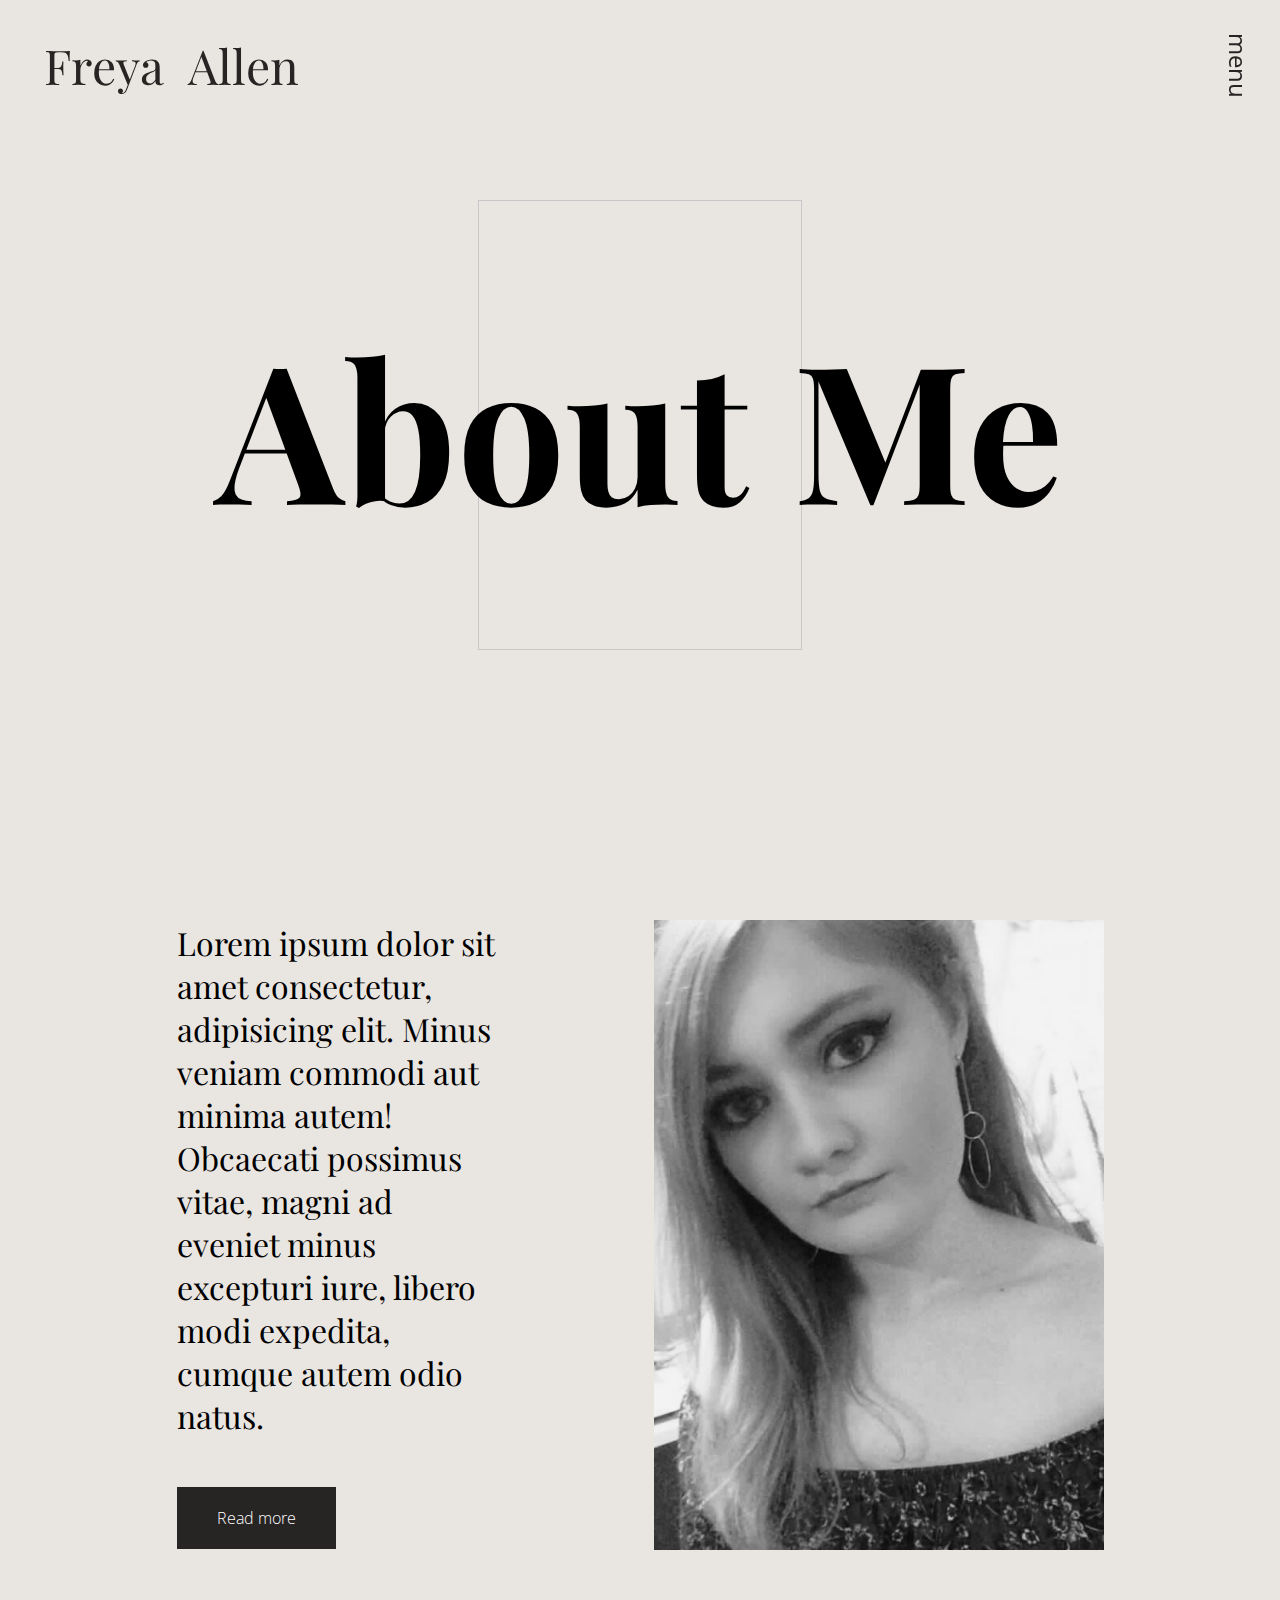
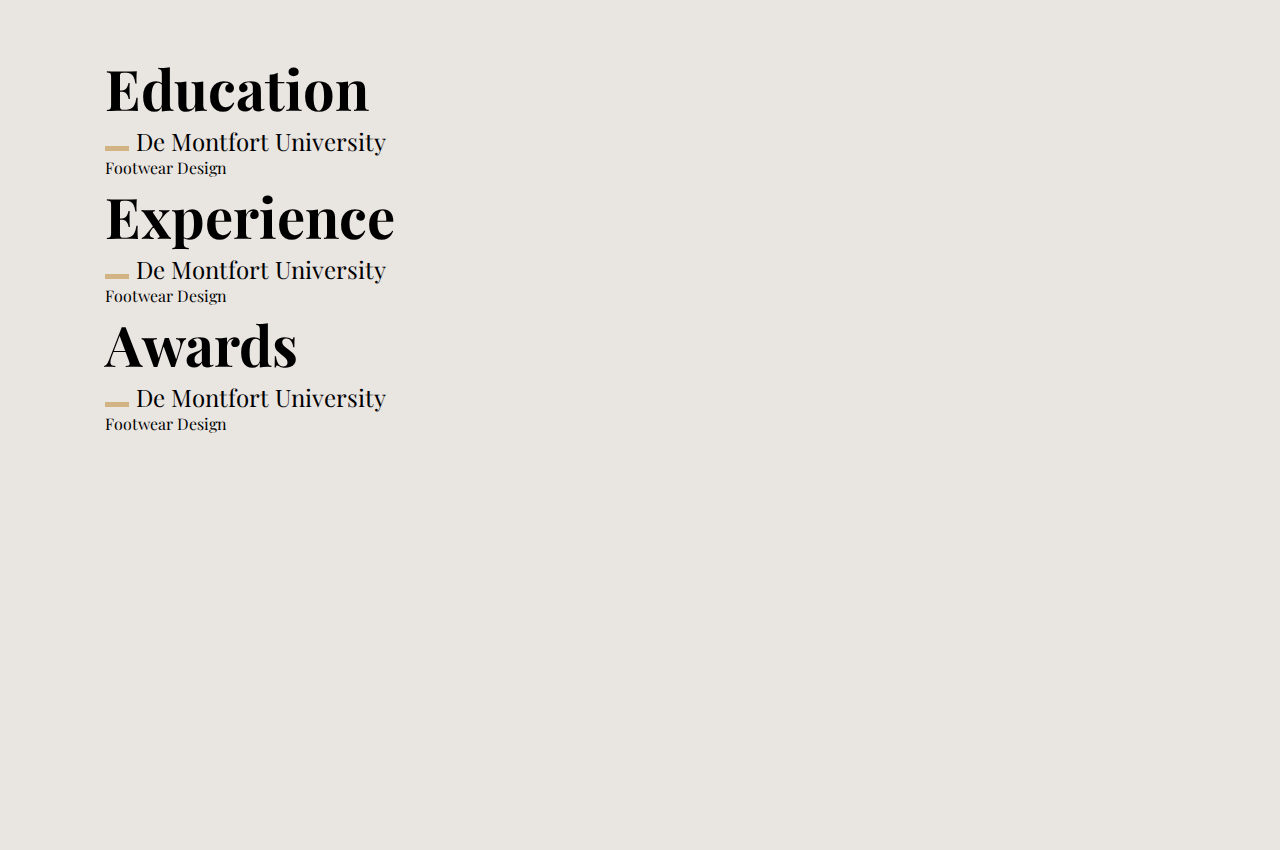
==== about.html @ f18c9c68 "added real images to gallery" ====
<!doctype html>
<html lang="en">

<head>
    <meta charset="utf-8">
    <meta name="viewport" content="width=device-width, initial-scale=1.0">
    <title>P-Number</title>
    <link rel="stylesheet" href="https://use.fontawesome.com/releases/v5.6.1/css/all.css" integrity="sha384-gfdkjb5BdAXd+lj+gudLWI+BXq4IuLW5IT+brZEZsLFm++aCMlF1V92rMkPaX4PP"
        crossorigin="anonymous">
    <link href="https://fonts.googleapis.com/css?family=Open+Sans:300,400" rel="stylesheet">
    <link href="https://fonts.googleapis.com/css?family=Playfair+Display:400,700" rel="stylesheet">
    <link rel="stylesheet" href="css/styles.css">
</head>

<body>




    <div id="navbar">
        <a href="portfolio.html">
            <ul class="logo" id="logoblack">
                <li class="spaced">F</li>
                <li class="ghost">r</li>
                <li class="ghost">e</li>
                <li class="ghost">y</li>
                <li class="ghost">a</li>
                <li class="spaced">A</li>
                <li class="ghost">l</li>
                <li class="ghost">l</li>
                <li class="ghost">e</li>
                <li class="ghost">n</li>
            </ul>
        </a>

        <a href="#" class="menu" id="menublack">menu</a>
    </div>

    <nav class="overlay" id="overlay">

        <div class="right">
            <div class="right-one"></div>
            <div class="right-two"></div>
        </div>

        <ul>
            <li><a href="index.html">Portfolio</a><span class="number">01</span></li>
            <li><a href="gallery.html">Gallery</a><span class="number">02</span></li>
            <li><a href="about.html">About</a><span class="number">03</span></li>
            <li><a href="contact.html">Contact</a><span class="number">04</span></li>
        </ul>

        <a href="#" class="menu" id="close">close</a>

    </nav>


    <div class="floating-links">
        <a class="social"><i class="fab fa-linkedin"></i></a>
        <a class="social"><i class="fab fa-instagram"></i></a>
        <a class="social"><i class="fab fa-behance-square"></i></a>
    </div>


    <main>

        <section class="titles" id="titles">
            <div class="borderbox" id="borderbox">

                <h1 class="big-title">About Me</h1>
            </div>

        </section>


        <section class="about-page">
            <div class="about-text">
                <p>Lorem ipsum dolor sit amet consectetur, adipisicing elit. Minus veniam commodi
                    aut
                    minima autem!
                    Obcaecati possimus vitae, magni ad eveniet minus excepturi iure, libero modi expedita, cumque autem
                    odio natus.
                </p>

                <a class="button" href=""> Read more</a>
            </div>

            <img class="about-img" src="images/freya.jpg" alt="">
        </section>

        <section class="cv">

            <h2 class="cv-title">Education</i></h2>

            <ul class="xp-list">
                <li class="xp-title">De Montfort University</li>
                <span>Footwear Design</span>
            </ul>

            <h2 class="cv-title">Experience</i></h2>

            <ul class="xp-list">
                <li class="xp-title">De Montfort University</li>
                <span>Footwear Design</span>
            </ul>

            <h2 class="cv-title">Awards</i></h2>

            <ul class="xp-list">
                <li class="xp-title">De Montfort University</li>
                <span>Footwear Design</span>
            </ul>



        </section>


    </main>

    <script src="js/work.js"></script>
    <script src="js/tilt.js"></script>


</body>

</html>
---- css/styles.css ----
/* MOBILE AND GLOBAL STYLES */


#titles {
  perspective: 25px;
}

#borderbox {
  transition: transform 0.5s;
}


.shoe {
  stroke: rgb(39, 36, 36);
  stroke-width: 1;
  stroke-dasharray: 1150;
  stroke-dashoffset: 1150;
  animation: offset 3s 0.5s linear forwards;
}

@keyframes offset {
  100% {
    stroke-dashoffset: 0;
  }
}


* {
  margin: 0;
  padding: 0;
  font-family: 'Playfair Display', serif;
  box-sizing: border-box;
  cursor: url('../svg/cursor.svg'), default;
}

a {
  text-decoration: none;
}

body {
  background-color: rgb(233, 229, 224);
  transition: 1s;
}

main {
  margin: 200px 0 0 0;
}

.big-title {
  font-size: 400%;
  white-space: nowrap;
}

.floating-links {
  width: 85px;
  height: 40%;
  margin: auto;
  position: fixed;
  display: flex;
  flex-direction: column;
  justify-content: center;
  visibility: hidden;
}

.social {
  color: #D1B384;
  margin: 0 auto 5px auto;
  text-align: center;
  font-size: 200%;
  transition: 0.5s;
}

.social:hover {
  color: white;
}

#titles {
  transition: 2s;
}

.scaled {
  transform: scale(0.3);
  transition: 2s;
}

#navbar {
  top: 0px;
  position: fixed;
  width: 100%;
  height: 70px;
  z-index: 1;
}

.line {
  height: 4px;
  width: 50px;
  background-color: #D0021B;
  border-radius: 100px;
}

.logo {
  list-style-type: none;
  display: inline-block;
  margin-left: 20px;
  padding: 0;
  height: 70px;
  line-height: 70px;
  color: rgb(39, 36, 36);
}

.logo li {

  float: left;
  font-size: 200%;
  opacity: 1;
  transition: all 0.3s ease-in-out;
  max-width: 2em;
}

.logo.hidden li.spaced {
  padding-left: 0;
}

.logo li.spaced {
  padding-left: 0.5em;
}

.logo.hidden li.ghost {
  opacity: 0;
  max-width: 0;
}

.menu {
  margin-right: 10px;
  height: 70px;
  line-height: 70px;
  float: right;
  transform: rotate(90deg);
  color: rgb(39, 36, 36);
  font-size: 100%;
  border-bottom: 2px solid transparent;
  transition: 0.5s;
  font-family: 'Open Sans', sans-serif;
}



.menu:hover {
  border-bottom: 2px solid rgb(39, 36, 36);
}

#close {
  color: white;
  border-bottom: 2px solid transparent;
}

#close:hover {
  border-bottom: 2px solid white;
}



.overlay {
  position: fixed;
  background-color: rgb(39, 36, 36);
  top: 0;
  left: 0;
  width: 100%;
  height: 0%;
  opacity: 0;
  visibility: hidden;
  transition: opacity .35s, visibility .35s;
  overflow: hidden;
  z-index: 2;
}

.overlay ul {
  flex: 1;
  height: 100vh;
  display: flex;
  flex-direction: column;
  justify-content: center;
  margin: 0 0 0 0;
  font-size: 300%;
  list-style: none;
  text-align: right;
}

.overlay ul li {
  margin: 20px 10px;

}

.overlay ul li a {
  text-decoration: none;
  color: rgb(134, 134, 134);
  transition: 0.5s;
  border-right: 2px solid rgb(134, 134, 134);
  padding-right: 30px;
}

.number {
  display: inline-block;
  transform: rotate(90deg);
  font-size: 50%;
  font-weight: 700;
  color: rgb(134, 134, 134);
  transition: 0.5s;

}

.overlay ul li a:hover {
  color: white;
  border-right: 2px solid white;
}

.overlay ul li a:hover~.number {
  color: white;
}

.overlay.open {
  opacity: 1;
  visibility: visible;
  height: 100%;
}

nav {
  display: flex;
  flex-direction: row;
}

.right {
  visibility: hidden;
  flex: 1;
  height: 100vh;
  display: flex;
  flex-direction: column;
}

.right-one {
  visibility: hidden;
  flex: 1;
  background-image: url(../images/img2.jpg);
  background-position: center;
  background-size: cover;
}


.right-two {
  visibility: hidden;
  flex: 1;
  background-image: url(../images/img2.png);
  background-position: center;
  background-size: cover;
}


.box {
  width: 95%;
  height: 70vh;
  margin: 100px auto 0 auto;
  text-align: left;
  position: relative;
  display: flex;
  flex-direction: column;
  transition: 1s;
}

.box:hover>.box-titles>.line {
  width: 300px;
  transition: 0.2s;
}

.line {
  transition: 0.2s;
}

h5 {
  margin: auto 0;
  font-size: 200%;
  font-family: 'Open Sans', sans-serif;
}

h6 {
  margin: auto 0;
  font-size: 90%;
  font-family: 'Open Sans', sans-serif;
  font-weight: 400;
  padding-bottom: 0px;
}

h6,
h5 {
  transform: rotate(0deg);
  margin: auto;
}

.settings {
  height: 60px;
  width: 70%;
  background-color: rgb(255, 255, 255);
  float: right;
  margin: 0 auto;
  display: flex;
  flex-direction: row;
  justify-content: space-around;
  box-shadow: 0px 0px 10px 0px rgba(50, 50, 50, 0.46);
}

#image {
  position: relative;
  height: 100%;
  display: flex;
  flex-direction: column;
  justify-content: flex-end;
}

.image1 {
  background-image: url(../images/oxford1.jpeg);
  background-position: center;
  background-size: cover;
}


.image1:hover {
  animation: image-1 6s infinite;
}

@keyframes image-1 {

  20% {
    background-image: url(../images/img2.png);
  }

  40% {
    background-image: url(../images/img2.jpg);
  }

  60% {
    background-image: url(../images/img2.png);
  }

  80% {
    background-image: url(../images/img2.jpg);
  }

  100% {
    background-image: url(../images/img2.png);
  }


}


.box-titles {
  position: relative;
  color: white;
}

.project-title {
  font-size: 200%;
  text-transform: uppercase;
}

.award {
  color: #D1B384;
  text-transform: uppercase;
  margin: 20px 0 20px 0;
  font-size: 100%;
}

.project-description {
  margin: 20px 0 0 0;
  font-size: 100%;
  letter-spacing: 2px;
  font-family: 'Open Sans', sans-serif;
  font-weight: 100;
}

.titles {
  text-align: center;
  margin: 20vh auto 30vh auto;
  width: calc(100% - 160px);
}

.white-text {
  color: white;
}


.black-bc {
  background-color: rgb(39, 36, 36);
  transition: 1s;
}



/*    Contact Page     */

.separator {
  display: flex;
  width: 90%;
  height: 1px;
  background-color: rgb(199, 199, 199);
  margin: 50px auto;
}

.contact-page {
  width: 100%;
  display: flex;
  flex-direction: column;
  justify-content: space-evenly;
  padding-bottom: 150px;
}

.contact-text {
  width: 90%;
  margin: auto;
  font-size: 200%;
}

form {
  width: 90%;
  margin: auto;
  font-size: 200%;
  display: flex;
  flex-direction: column;
}

label {
  margin-bottom: 10px;
}

input {
  outline: none;
  margin-bottom: 50px;
  background-color: transparent;
  border: none;
  border-bottom: 1px solid rgb(39, 36, 36);
  width: 100%;
  height: 50px;
  font-size: 70%;
  transition: 0.5s;
}

input:focus {
  border-bottom: 1px solid #D1B384;
}

textarea {
  outline: none;
  margin-bottom: 50px;
  background-color: transparent;
  border: none;
  border-bottom: 1px solid rgb(39, 36, 36);
  width: 100%;
  font-size: 70%;
}

button {
  margin: 50px auto 0 0;
  font-size: 50%;
  background-color: rgb(39, 36, 36);
  color: white;
  padding: 20px 40px;
  font-weight: 100;
  font-family: 'Open Sans', sans-serif;
  transition: 0.3s;
  font-size: 50%;
  margin-bottom: 50px;

}

button:hover {
  background-color: rgb(51, 49, 49);
}


/*  End contact page   */

/*  Gallery   */

.img-col {
  display: flex;
  flex-direction: row;
  flex-wrap: wrap;
  width: 100%;
  margin: auto;
}

.gallery-img {
  margin: auto;
  object-fit: cover;
  height: 50vh;
  width: 100%;
}

.borderbox {
  display: flex;
  flex-direction: column;
  align-items: center;
  justify-content: center;
  margin: auto;
  border: 1px solid rgb(199, 199, 199);
  width: 50%;
  min-height: 50vh;
  transition: 1s;
}

.black-border {
  border: 1px solid rgb(39, 36, 36);
}

.about-img {
  margin: auto;
  object-fit: cover;
  width: 90%;
  height: 70vh;
}

.about-page {
  width: 100%;
  display: flex;
  flex-direction: column;
  justify-content: space-between;
}

.about-text {
  display: flex;
  flex-direction: column;
  justify-content: flex-start;
  width: 90%;
  margin: auto auto 50px auto;
  font-size: 200%;
}

.button {
  margin: 50px auto 0 0;
  font-size: 50%;
  background-color: rgb(39, 36, 36);
  color: white;
  padding: 20px 40px;
  font-weight: 100;
  font-family: 'Open Sans', sans-serif;
  transition: 0.3s;

}

.button:hover {
  background-color: rgb(51, 49, 49);

}

/*  End gallery page   */

/*  About   */

.cv {
  padding-top: 100px;
  margin: auto;
  width: 95%;
  display: flex;
  flex-direction: column;
  height: 100vh;
}

.cv-title {
  font-size: 350%;
}

.xp-list {
  list-style-position: inside;
  list-style-image: url(../svg/bulletpoint.svg)
}

.xp-title {
  font-size: 150%;
}


/*  End about page   */

/* TABLET STYLES */


@media screen and (min-width: 500px) {

  /* applies to screens wider than 499px */
  main {
    margin: 200px 20px 0 20px;
  }

  #navbar {
    top: 30px;
    background-color: transparent;
  }

  .box,
  .about-page,
  .contact-page {
    width: calc(100% - 160px);
    margin: auto;
  }

  .box {
    margin-top: 100px;
  }

  .logo li {
    font-size: 250%;
  }

  .menu {
    font-size: 120%;
  }

  .overlay ul {

    font-size: 500%;
  }

  .right {
    visibility: hidden;
  }

  .right-one {
    visibility: hidden;
  }

  .right-two {
    visibility: hidden;
  }

  .dark {
    background-color: transparent;
    transition: 1s;
  }

  .img-col {
    width: calc(100% - 170px);
  }

  .floating-links {
    visibility: visible;
  }
}

/* between tablet and desktop*/
@media screen and (min-width: 800px) {

  .right {
    visibility: visible;
  }

  .right-one {
    visibility: visible;
  }

  .right-two {
    visibility: visible;
  }


  #image {
    position: relative;
    height: 100%;
    display: flex;
    flex-direction: row;
    justify-content: flex-end;
  }

  .settings {
    height: 60%;
    width: 100px;
    background-color: rgb(255, 255, 255);
    float: right;
    margin: auto 0;
    display: flex;
    flex-direction: column;
    justify-content: space-around;
    box-shadow: 0px 0px 10px 0px rgba(50, 50, 50, 0.46);
  }

  h6,
  h5 {
    transform: rotate(90deg);
    margin: auto;
  }

  .gallery-img {
    width: 50%;
  }

  .img-col {
    width: calc(100% - 170px);
  }

  .floating-links {
    visibility: visible;
  }

}


/* DESKTOP STYLES */

@media screen and (min-width: 1000px) {

  /* applies to screens wider than 999px */
  main {
    margin: 200px 20px 0 20px;
  }

  #navbar {
    top: 30px;
    background-color: transparent;
  }

  #close {
    margin: 30px 20px;
  }

  .logo li {
    font-size: 300%;
  }

  .menu {
    font-size: 150%;
  }

  .overlay ul {
    margin: 0 0 0 100px;
    font-size: 600%;
  }

  .right {
    visibility: visible;
  }

  .right-one {
    visibility: visible;
  }

  .right-two {
    visibility: visible;
  }

  .box,
  .cv,
  .img-col,
  .about-img {
    width: calc(100% - 170px);
  }

  .about-img {
    width: 50vh;
  }

  .project-title {
    font-size: 500%;

  }

  .award {
    font-size: 150%;
  }

  .project-description {
    font-size: 180%;
  }

  .big-title {
    font-size: 1200%;
    white-space: nowrap;
  }

  .dark {
    background-color: transparent;
    transition: 1s;
  }

  .contact-page,
  .about-page {
    flex-direction: row;
  }

  .contact-text,
  .about-text {
    width: 30%;
    margin: auto;
  }

  .separator {
    display: none;
  }

  form {
    width: 30%;
    margin: auto;
  }

  .floating-links {
    visibility: visible;
  }

  .borderbox {
    width: 30%;
  }

  .gallery-img {
    width: 50%;
  }


}
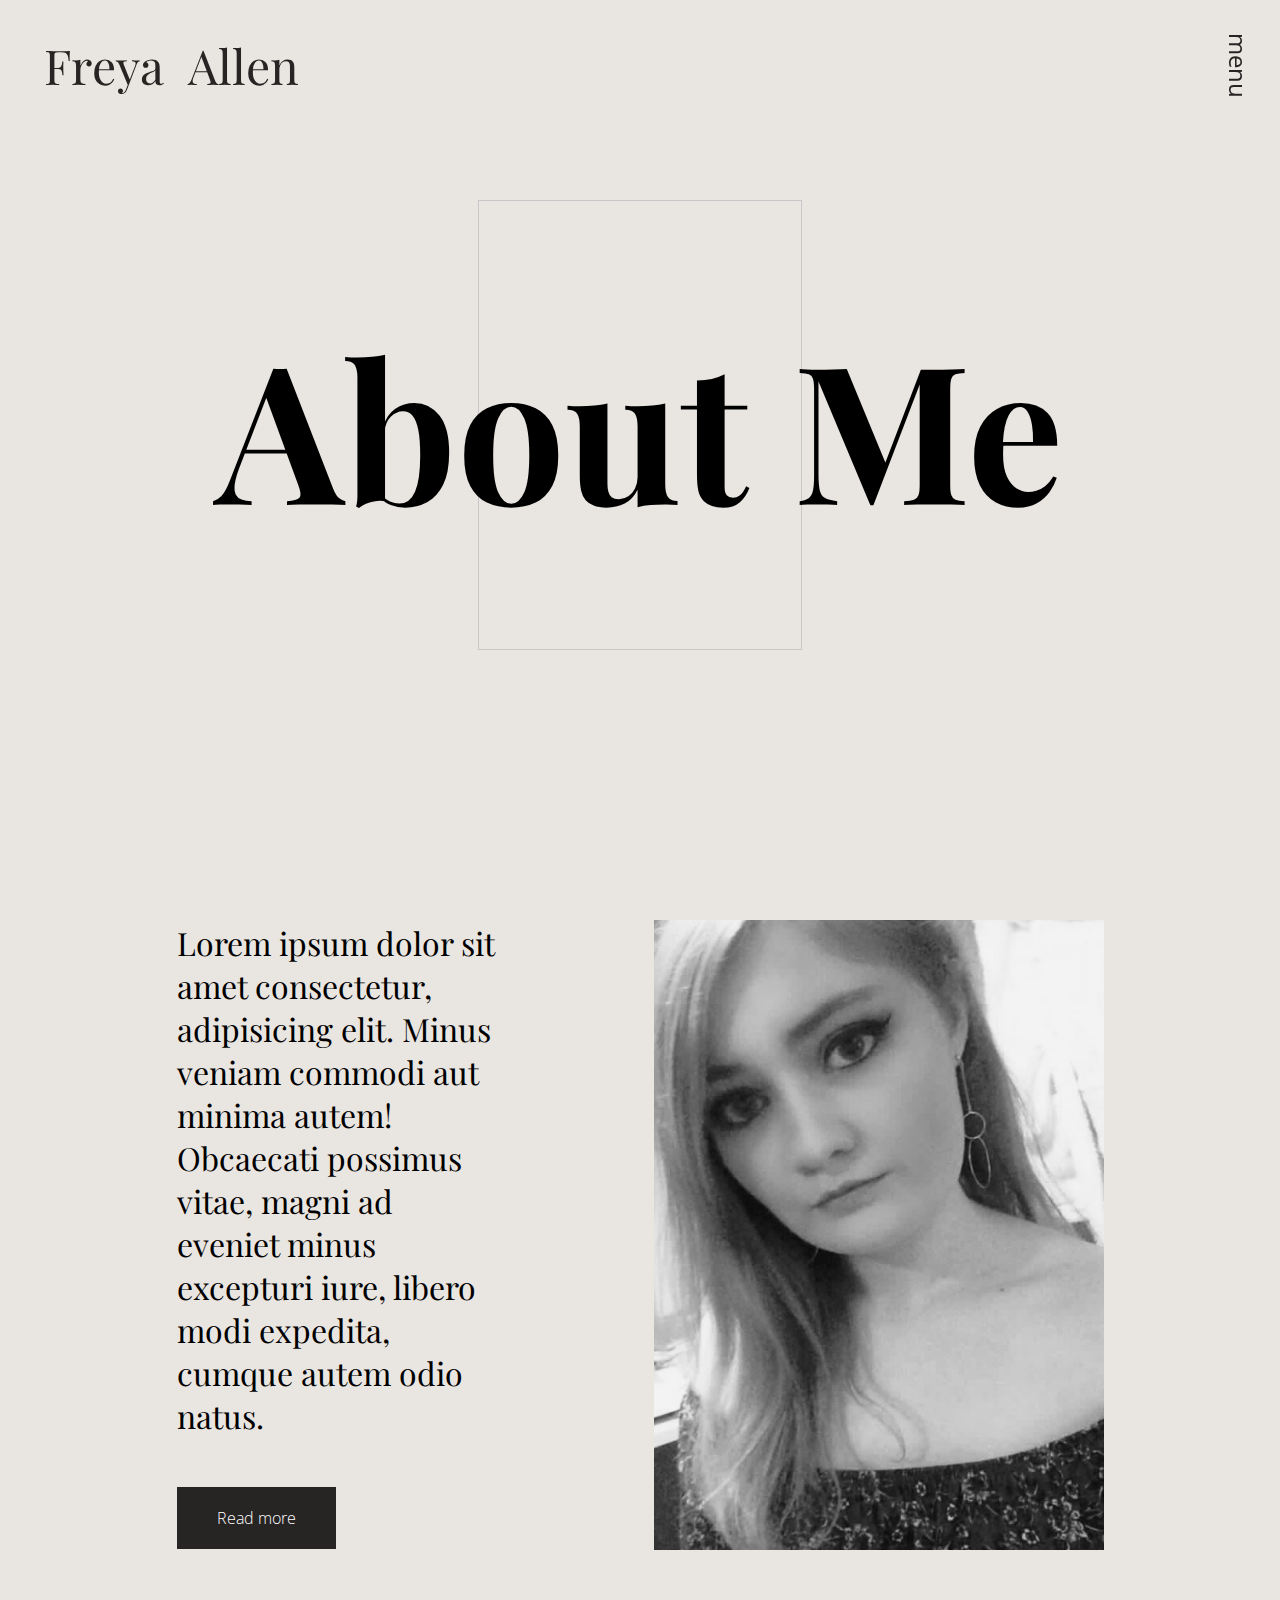
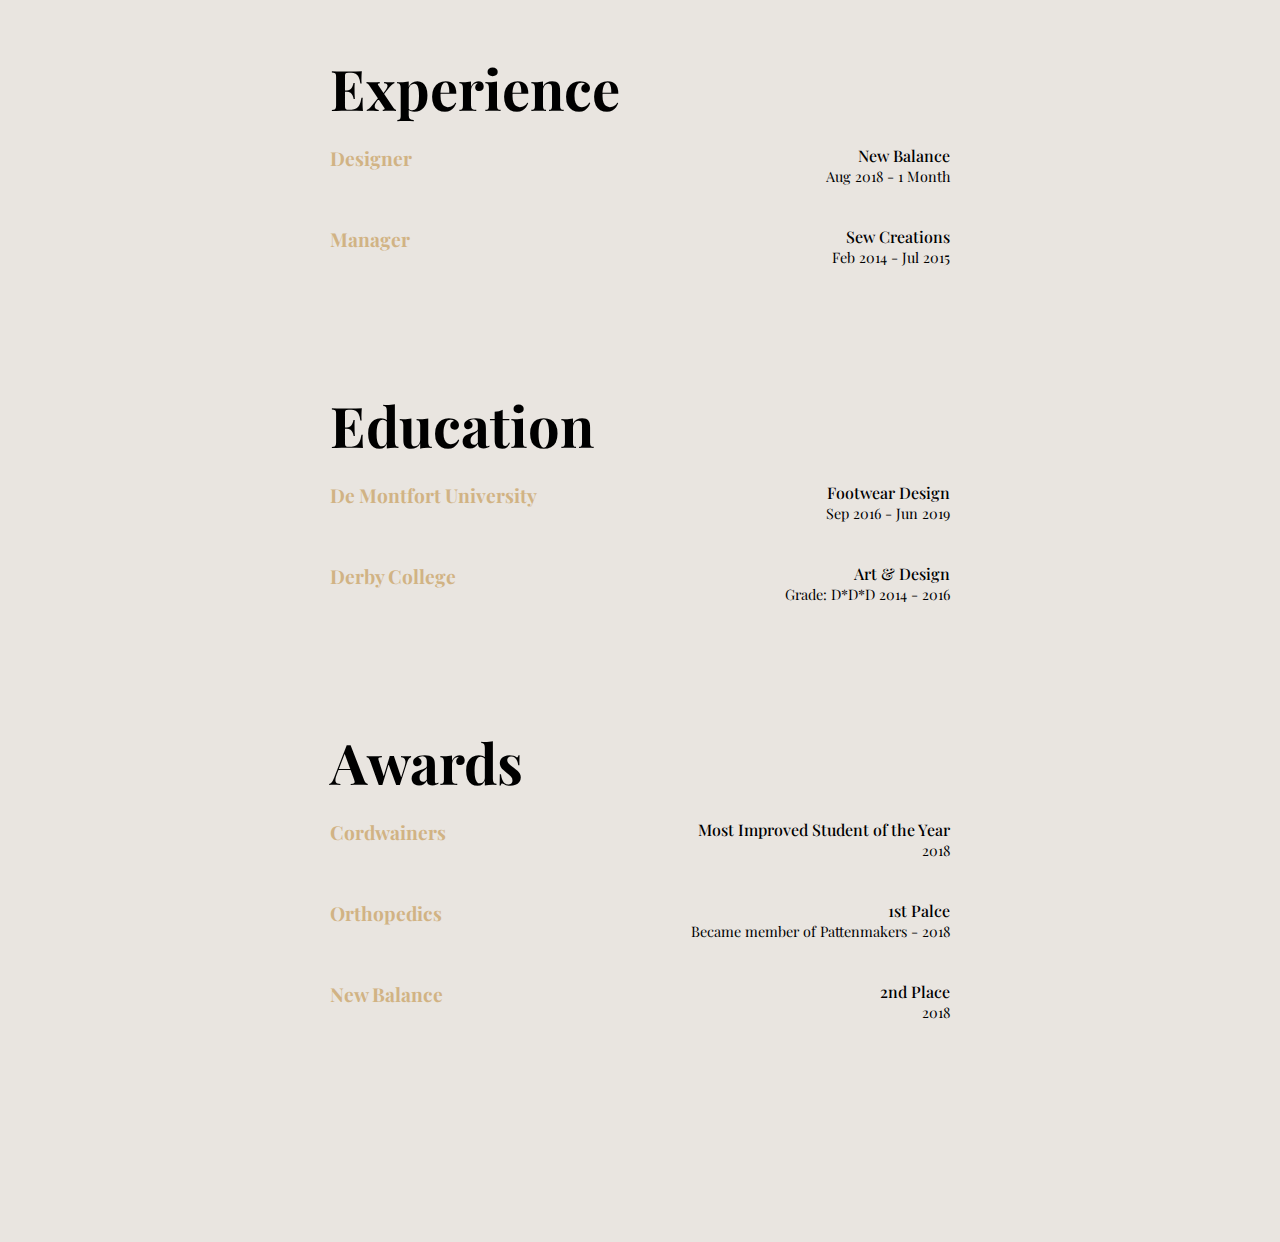
==== commit 9acdeef9: "More images added to the gallery. Javascript is cleaned up. About page is improved" ====
--- a/about.html
+++ b/about.html
@@ -2,124 +2,159 @@
 <html lang="en">
 
 <head>
-    <meta charset="utf-8">
-    <meta name="viewport" content="width=device-width, initial-scale=1.0">
-    <title>P-Number</title>
-    <link rel="stylesheet" href="https://use.fontawesome.com/releases/v5.6.1/css/all.css" integrity="sha384-gfdkjb5BdAXd+lj+gudLWI+BXq4IuLW5IT+brZEZsLFm++aCMlF1V92rMkPaX4PP"
-        crossorigin="anonymous">
-    <link href="https://fonts.googleapis.com/css?family=Open+Sans:300,400" rel="stylesheet">
-    <link href="https://fonts.googleapis.com/css?family=Playfair+Display:400,700" rel="stylesheet">
-    <link rel="stylesheet" href="css/styles.css">
+  <meta charset="utf-8">
+  <meta name="viewport" content="width=device-width, initial-scale=1.0">
+  <meta name=”description” content=”About Freya Allen”>
+  <title>P16181523</title>
+  <link rel="stylesheet" href="https://use.fontawesome.com/releases/v5.6.1/css/all.css" integrity="sha384-gfdkjb5BdAXd+lj+gudLWI+BXq4IuLW5IT+brZEZsLFm++aCMlF1V92rMkPaX4PP"
+    crossorigin="anonymous">
+  <link href="https://fonts.googleapis.com/css?family=Open+Sans:300,400" rel="stylesheet">
+  <link href="https://fonts.googleapis.com/css?family=Playfair+Display:400,700" rel="stylesheet">
+  <link rel="stylesheet" href="css/styles.css">
 </head>
 
 <body>
 
+  <div id="navbar">
+    <a href="about.html">
+      <ul class="logo" id="logoblack">
+        <li class="spaced">F</li>
+        <li class="ghost">r</li>
+        <li class="ghost">e</li>
+        <li class="ghost">y</li>
+        <li class="ghost">a</li>
+        <li class="spaced">A</li>
+        <li class="ghost">l</li>
+        <li class="ghost">l</li>
+        <li class="ghost">e</li>
+        <li class="ghost">n</li>
+      </ul>
+    </a>
+
+    <a href="#" class="menu" id="menublack">menu</a>
+  </div>
+
+  <nav class="overlay" id="overlay">
+
+    <div class="right">
+      <div class="right-one"></div>
+      <div class="right-two"></div>
+    </div>
+
+    <ul>
+      <li><a href="index.html">Portfolio</a><span class="number">01</span></li>
+      <li><a href="gallery.html">Gallery</a><span class="number">02</span></li>
+      <li><a href="about.html">About</a><span class="number">03</span></li>
+      <li><a href="contact.html">Contact</a><span class="number">04</span></li>
+    </ul>
+
+    <a href="#" class="menu" id="close">close</a>
+
+  </nav>
 
 
+  <div class="floating-links">
+    <a class="social"><i class="fab fa-linkedin"></i></a>
+    <a class="social"><i class="fab fa-instagram"></i></a>
+    <a class="social"><i class="fab fa-behance-square"></i></a>
+  </div>
 
-    <div id="navbar">
-        <a href="portfolio.html">
-            <ul class="logo" id="logoblack">
-                <li class="spaced">F</li>
-                <li class="ghost">r</li>
-                <li class="ghost">e</li>
-                <li class="ghost">y</li>
-                <li class="ghost">a</li>
-                <li class="spaced">A</li>
-                <li class="ghost">l</li>
-                <li class="ghost">l</li>
-                <li class="ghost">e</li>
-                <li class="ghost">n</li>
-            </ul>
-        </a>
 
-        <a href="#" class="menu" id="menublack">menu</a>
-    </div>
+  <main>
 
-    <nav class="overlay" id="overlay">
+    <section class="titles" id="titles">
+      <div class="borderbox" id="borderbox">
 
-        <div class="right">
-            <div class="right-one"></div>
-            <div class="right-two"></div>
+        <h1 class="big-title">About Me</h1>
+      </div>
+
+    </section>
+
+
+    <section class="about-page">
+      <div class="about-text">
+        <p>Lorem ipsum dolor sit amet consectetur, adipisicing elit. Minus veniam commodi
+          aut
+          minima autem!
+          Obcaecati possimus vitae, magni ad eveniet minus excepturi iure, libero modi expedita, cumque autem
+          odio natus.
+        </p>
+
+        <a class="button" href=""> Read more</a>
+      </div>
+
+      <img class="about-img" src="images/freya.jpg" alt="">
+    </section>
+
+    <section class="cv-section">
+      <h2 class="cv-title">Experience</i></h2>
+      <div class="cv-row">
+        <h2 class="cv-position">Designer</h2>
+        <div class="cv-right">
+          <h2 class="cv-company">New Balance</h2>
+          <h4 class="cv-date">Aug 2018 - 1 Month</h3>
+        </div>
+      </div>
+
+      <div class="cv-row">
+          <h2 class="cv-position">Manager</h2>
+          <div class="cv-right">
+            <h2 class="cv-company">Sew Creations</h2>
+            <h4 class="cv-date">Feb 2014 - Jul 2015</h3>
+          </div>
+        </div>
+    </section>
+
+    <section class="cv-section">
+        <h2 class="cv-title">Education</i></h2>
+        <div class="cv-row">
+          <h2 class="cv-position">De Montfort University</h2>
+          <div class="cv-right">
+            <h2 class="cv-company">Footwear Design</h2>
+            <h4 class="cv-date">Sep 2016 - Jun 2019</h3>
+          </div>
         </div>
 
-        <ul>
-            <li><a href="index.html">Portfolio</a><span class="number">01</span></li>
-            <li><a href="gallery.html">Gallery</a><span class="number">02</span></li>
-            <li><a href="about.html">About</a><span class="number">03</span></li>
-            <li><a href="contact.html">Contact</a><span class="number">04</span></li>
-        </ul>
+        <div class="cv-row">
+            <h2 class="cv-position">Derby College</h2>
+            <div class="cv-right">
+              <h2 class="cv-company">Art & Design</h2>
+              <h4 class="cv-date">Grade: D*D*D 2014 - 2016</h3>
+            </div>
+          </div>
+      </section>
+      
+      <section class="cv-section last">
+          <h2 class="cv-title">Awards</i></h2>
 
-        <a href="#" class="menu" id="close">close</a>
-
-    </nav>
-
-
-    <div class="floating-links">
-        <a class="social"><i class="fab fa-linkedin"></i></a>
-        <a class="social"><i class="fab fa-instagram"></i></a>
-        <a class="social"><i class="fab fa-behance-square"></i></a>
-    </div>
-
-
-    <main>
-
-        <section class="titles" id="titles">
-            <div class="borderbox" id="borderbox">
-
-                <h1 class="big-title">About Me</h1>
+          <div class="cv-row">
+              <h2 class="cv-position">Cordwainers</h2>
+              <div class="cv-right">
+                <h2 class="cv-company">Most Improved Student of the Year</h2>
+                <h4 class="cv-date">2018</h3>
+              </div>
             </div>
 
+          <div class="cv-row">
+            <h2 class="cv-position">Orthopedics</h2>
+            <div class="cv-right">
+              <h2 class="cv-company">1st Palce</h2>
+              <h4 class="cv-date">Became member of Pattenmakers - 2018</h3>
+            </div>
+          </div>
+  
+          <div class="cv-row">
+              <h2 class="cv-position">New Balance</h2>
+              <div class="cv-right">
+                <h2 class="cv-company">2nd Place</h2>
+                <h4 class="cv-date">2018</h3>
+              </div>
+            </div>
         </section>
 
+  </main>
 
-        <section class="about-page">
-            <div class="about-text">
-                <p>Lorem ipsum dolor sit amet consectetur, adipisicing elit. Minus veniam commodi
-                    aut
-                    minima autem!
-                    Obcaecati possimus vitae, magni ad eveniet minus excepturi iure, libero modi expedita, cumque autem
-                    odio natus.
-                </p>
-
-                <a class="button" href=""> Read more</a>
-            </div>
-
-            <img class="about-img" src="images/freya.jpg" alt="">
-        </section>
-
-        <section class="cv">
-
-            <h2 class="cv-title">Education</i></h2>
-
-            <ul class="xp-list">
-                <li class="xp-title">De Montfort University</li>
-                <span>Footwear Design</span>
-            </ul>
-
-            <h2 class="cv-title">Experience</i></h2>
-
-            <ul class="xp-list">
-                <li class="xp-title">De Montfort University</li>
-                <span>Footwear Design</span>
-            </ul>
-
-            <h2 class="cv-title">Awards</i></h2>
-
-            <ul class="xp-list">
-                <li class="xp-title">De Montfort University</li>
-                <span>Footwear Design</span>
-            </ul>
-
-
-
-        </section>
-
-
-    </main>
-
-    <script src="js/work.js"></script>
-    <script src="js/tilt.js"></script>
+  <script src="js/javascript.js"></script>
 
 
 </body>
--- a/css/styles.css
+++ b/css/styles.css
@@ -240,7 +240,7 @@
 .right-one {
   visibility: hidden;
   flex: 1;
-  background-image: url(../images/img2.jpg);
+  background-image: url(../images/gallery/img16.jpeg);
   background-position: center;
   background-size: cover;
 }
@@ -249,7 +249,7 @@
 .right-two {
   visibility: hidden;
   flex: 1;
-  background-image: url(../images/img2.png);
+  background-image: url(../images/gallery/img19.jpeg);
   background-position: center;
   background-size: cover;
 }
@@ -316,41 +316,233 @@
 }
 
 .image1 {
-  background-image: url(../images/oxford1.jpeg);
+  background-image: url(../images/shoes/NB1.jpg);
   background-position: center;
   background-size: cover;
 }
 
 
 .image1:hover {
-  animation: image-1 6s infinite;
+  animation: image-1 8s infinite;
 }
 
 @keyframes image-1 {
 
-  20% {
-    background-image: url(../images/img2.png);
-  }
-
-  40% {
-    background-image: url(../images/img2.jpg);
-  }
-
-  60% {
-    background-image: url(../images/img2.png);
-  }
-
-  80% {
-    background-image: url(../images/img2.jpg);
+  0% {
+    background-image: url(../images/shoes/NB1.jpg);
+  }
+
+  25% {
+    background-image: url(../images/shoes/NB2.jpg);
+  }
+
+  50% {
+    background-image: url(../images/shoes/NB3.jpg);
+  }
+
+  75% {
+    background-image: url(../images/shoes/NB4.jpg);
   }
 
   100% {
-    background-image: url(../images/img2.png);
-  }
-
-
-}
-
+    background-image: url(../images/shoes/NB1.jpg);
+  }
+}
+
+.image2 {
+  background-image: url(../images/shoes/amsterdam2.jpg);
+  background-position: center;
+  background-size: cover;
+}
+
+.image2:hover {
+  animation: image-2 8s infinite;
+}
+
+@keyframes image-2 {
+
+  0% {
+    background-image: url(../images/shoes/amsterdam2.jpg);
+  }
+
+  25% {
+    background-image: url(../images/shoes/amsterdam1.jpg);
+  }
+
+  50% {
+    background-image: url(../images/shoes/amsterdam3.jpg);
+  }
+
+  75% {
+    background-image: url(../images/shoes/amsterdam4.jpg);
+  }
+
+  100% {
+    background-image: url(../images/shoes/amsterdam2.jpg);
+  }
+}
+
+
+.image3 {
+  background-image: url(../images/shoes/bespoke3.jpg);
+  background-position: center;
+  background-size: cover;
+}
+
+.image3:hover {
+  animation: image-3 8s infinite;
+}
+
+@keyframes image-3 {
+
+  0% {
+    background-image: url(../images/shoes/bespoke3.jpg);
+  }
+
+  33% {
+    background-image: url(../images/shoes/bespoke2.jpg);
+  }
+
+  66% {
+    background-image: url(../images/shoes/bespoke4.jpg);
+  }
+
+  100% {
+    background-image: url(../images/shoes/bespoke3.jpg);
+  }
+}
+
+
+.image4 {
+  background-image: url(../images/shoes/babyshoe1.jpg);
+  background-position: center;
+  background-size: cover;
+}
+
+.image4:hover {
+  animation: image-4 8s infinite;
+}
+
+@keyframes image-4 {
+
+  0% {
+    background-image: url(../images/shoes/babyshoe1.jpg);
+  }
+
+  25% {
+    background-image: url(../images/shoes/babyshoe2.jpg);
+  }
+
+  50% {
+    background-image: url(../images/shoes/babyshoe3.jpg);
+  }
+
+  75% {
+    background-image: url(../images/shoes/babyshoe4.jpg);
+  }
+
+  100% {
+    background-image: url(../images/shoes/babyshoe1.jpg);
+  }
+}
+
+
+.image5 {
+  background-image: url(../images/shoes/Oxford1.jpg);
+  background-position: center;
+  background-size: cover;
+}
+
+.image5:hover {
+  animation: image-5 8s infinite;
+}
+
+@keyframes image-5 {
+
+  0% {
+    background-image: url(../images/shoes/Oxford1.jpg);
+  }
+
+  33% {
+    background-image: url(../images/shoes/Oxford2.jpg);
+  }
+
+  66% {
+    background-image: url(../images/shoes/oxford3.jpg);
+  }
+
+  100% {
+    background-image: url(../images/shoes/Oxford1.jpg);
+  }
+}
+
+
+.image6 {
+  background-image: url(../images/shoes/HQ1.jpg);
+  background-position: center;
+  background-size: cover;
+}
+
+.image6:hover {
+  animation: image-6 8s infinite;
+}
+
+@keyframes image-6 {
+
+  0% {
+    background-image: url(../images/shoes/HQ1.jpg);
+  }
+
+  25% {
+    background-image: url(../images/shoes/HQ2.jpg);
+  }
+
+  50% {
+    background-image: url(../images/shoes/HQ3.jpg);
+  }
+
+  75% {
+    background-image: url(../images/shoes/HQ4.jpg);
+  }
+
+  100% {
+    background-image: url(../images/shoes/HQ1.jpg);
+  }
+}
+
+
+.image7 {
+  background-image: url(../images/shoes/sophia1.jpg);
+  background-position: center;
+  background-size: cover;
+}
+
+.image7:hover {
+  animation: image-7 8s infinite;
+}
+
+@keyframes image-7 {
+
+  0% {
+    background-image: url(../images/shoes/sophia1.jpg);
+  }
+
+  25% {
+    background-image: url(../images/shoes/sophia2.jpg);
+  }
+
+  50% {
+    background-image: url(../images/shoes/sophia3.jpg);
+  }
+
+  75% {
+    background-image: url(../images/shoes/sophia4.jpg);
+  }
+
+  100% {
+    background-image: url(../images/shoes/sophia1.jpg);
+  }
+}
 
 .box-titles {
   position: relative;
@@ -555,26 +747,48 @@
 
 /*  About   */
 
-.cv {
-  padding-top: 100px;
+.cv-section {
+  padding: 100px 0 0 0;
   margin: auto;
-  width: 95%;
+  width: 90%;
   display: flex;
   flex-direction: column;
-  height: 100vh;
+}
+
+.last {
+  padding-bottom: 200px;
 }
 
 .cv-title {
-  font-size: 350%;
-}
-
-.xp-list {
-  list-style-position: inside;
-  list-style-image: url(../svg/bulletpoint.svg)
-}
-
-.xp-title {
-  font-size: 150%;
+  font-size: 300%;
+}
+
+.cv-position {
+  color: #D1B384;
+  font-size: 100%;
+  font-weight: 700;
+}
+
+.cv-company {
+  
+  font-size: 90%;
+  font-weight: 500;
+}
+
+.cv-date {
+  font-weight: 100;
+  font-size: 90%;
+}
+
+.cv-row {
+  margin: 20px 0;
+  display: flex;
+  align-items: flex-start;
+}
+
+.cv-right {
+  text-align: right;
+  margin-left: auto;
 }
 
 
@@ -597,10 +811,31 @@
 
   .box,
   .about-page,
-  .contact-page {
+  .contact-page
+   {
     width: calc(100% - 160px);
     margin: auto;
   }
+
+  .cv-section {
+    width: 50%;
+  }
+
+  .cv-title {
+    font-size: 350%;
+  }
+  
+  .cv-position {
+    font-size: 120%;
+    font-weight: 700;
+  }
+  
+  .cv-company {
+    font-size: 100%;
+    font-weight: 500;
+  }
+
+ 
 
   .box {
     margin-top: 100px;
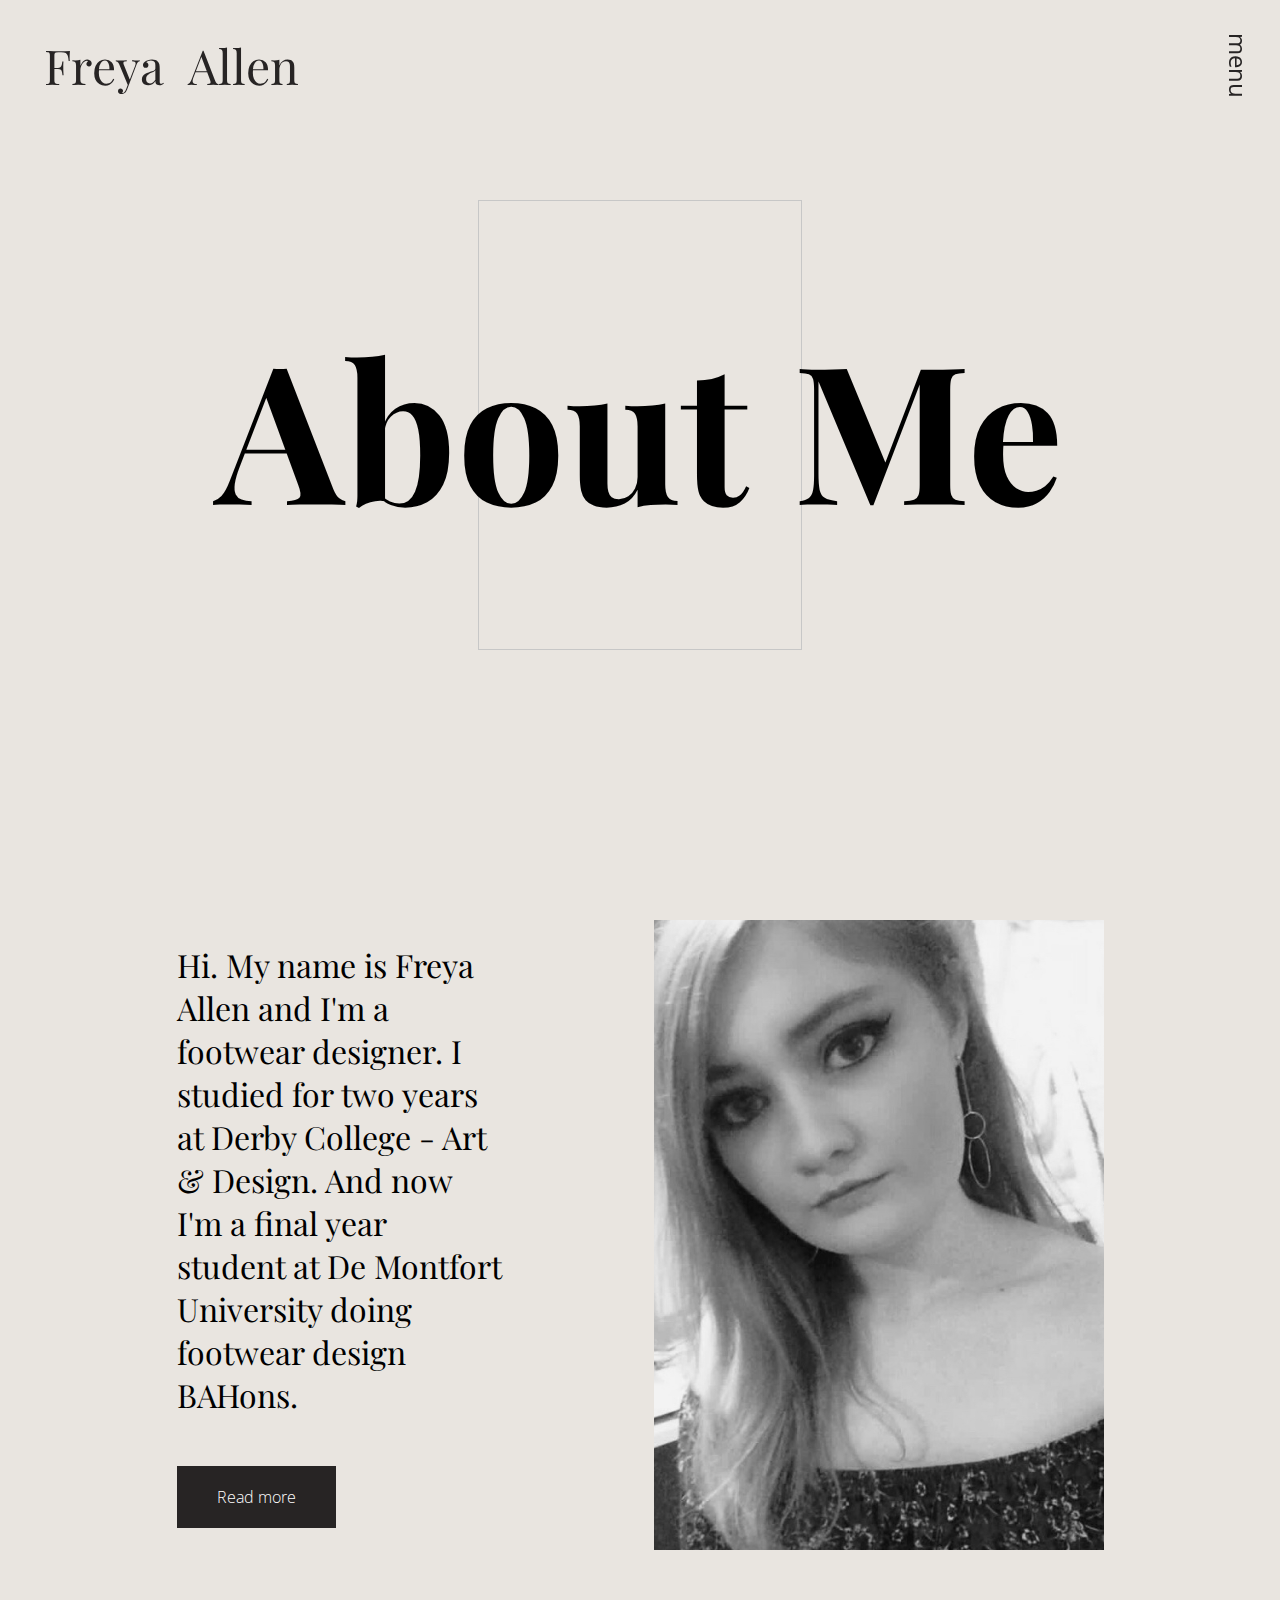
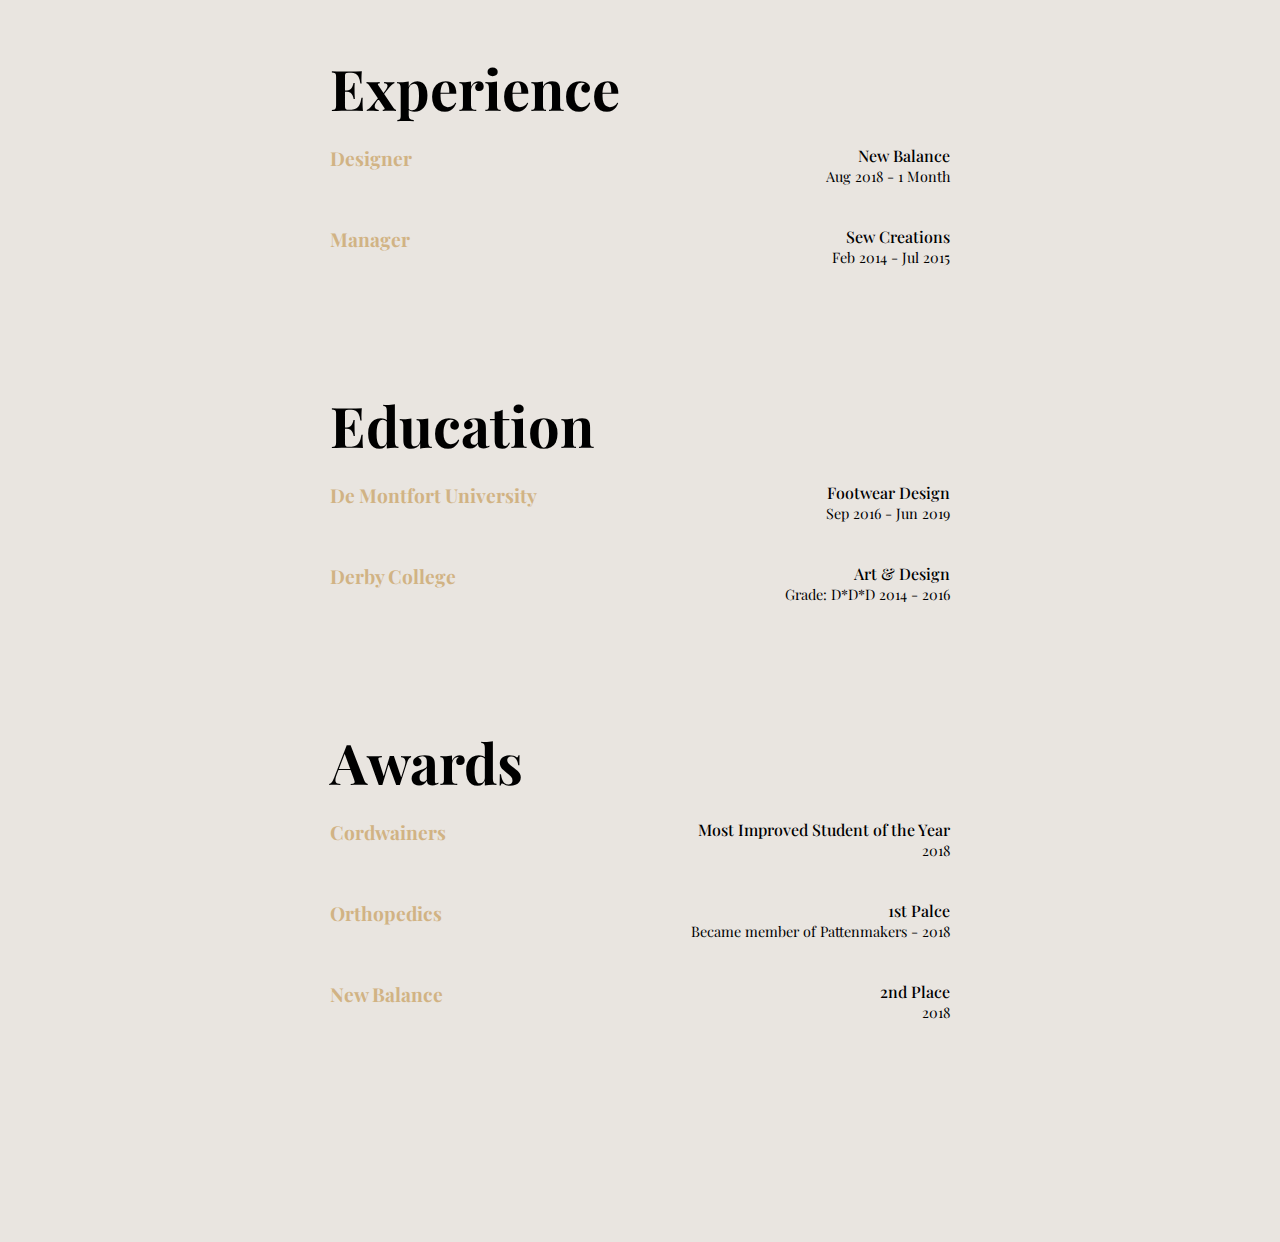
==== commit 958c1a4d: "About page is complete. files are cleaned up" ====
--- a/about.html
+++ b/about.html
@@ -30,63 +30,46 @@
         <li class="ghost">n</li>
       </ul>
     </a>
-
     <a href="#" class="menu" id="menublack">menu</a>
   </div>
 
   <nav class="overlay" id="overlay">
-
     <div class="right">
       <div class="right-one"></div>
       <div class="right-two"></div>
     </div>
-
     <ul>
       <li><a href="index.html">Portfolio</a><span class="number">01</span></li>
       <li><a href="gallery.html">Gallery</a><span class="number">02</span></li>
       <li><a href="about.html">About</a><span class="number">03</span></li>
       <li><a href="contact.html">Contact</a><span class="number">04</span></li>
     </ul>
-
     <a href="#" class="menu" id="close">close</a>
-
   </nav>
 
-
   <div class="floating-links">
-    <a class="social"><i class="fab fa-linkedin"></i></a>
-    <a class="social"><i class="fab fa-instagram"></i></a>
-    <a class="social"><i class="fab fa-behance-square"></i></a>
+    <a href="https://www.linkedin.com/in/freya-allen-a55a23171/" class="social"><i class="fab fa-linkedin"></i></a>
+    <a href="https://www.behance.net/freyajade9d2b2" class="social"><i class="fab fa-behance-square"></i></a>
   </div>
-
 
   <main>
 
     <section class="titles" id="titles">
       <div class="borderbox" id="borderbox">
-
         <h1 class="big-title">About Me</h1>
       </div>
-
     </section>
-
 
     <section class="about-page">
       <div class="about-text">
-        <p>Lorem ipsum dolor sit amet consectetur, adipisicing elit. Minus veniam commodi
-          aut
-          minima autem!
-          Obcaecati possimus vitae, magni ad eveniet minus excepturi iure, libero modi expedita, cumque autem
-          odio natus.
-        </p>
-
-        <a class="button" href=""> Read more</a>
+        <p>Hi. My name is Freya Allen and I'm a footwear designer. I studied for two years at Derby College - Art &
+          Design. And now I'm a final year student at De Montfort University doing footwear design BAHons.</p>
+        <a class="button" href="#exp"> Read more</a>
       </div>
-
       <img class="about-img" src="images/freya.jpg" alt="">
     </section>
 
-    <section class="cv-section">
+    <section class="cv-section" id="exp">
       <h2 class="cv-title">Experience</i></h2>
       <div class="cv-row">
         <h2 class="cv-position">Designer</h2>
@@ -95,68 +78,62 @@
           <h4 class="cv-date">Aug 2018 - 1 Month</h3>
         </div>
       </div>
-
       <div class="cv-row">
-          <h2 class="cv-position">Manager</h2>
-          <div class="cv-right">
-            <h2 class="cv-company">Sew Creations</h2>
-            <h4 class="cv-date">Feb 2014 - Jul 2015</h3>
-          </div>
+        <h2 class="cv-position">Manager</h2>
+        <div class="cv-right">
+          <h2 class="cv-company">Sew Creations</h2>
+          <h4 class="cv-date">Feb 2014 - Jul 2015</h3>
         </div>
+      </div>
     </section>
 
     <section class="cv-section">
-        <h2 class="cv-title">Education</i></h2>
-        <div class="cv-row">
-          <h2 class="cv-position">De Montfort University</h2>
-          <div class="cv-right">
-            <h2 class="cv-company">Footwear Design</h2>
-            <h4 class="cv-date">Sep 2016 - Jun 2019</h3>
-          </div>
+      <h2 class="cv-title">Education</i></h2>
+      <div class="cv-row">
+        <h2 class="cv-position">De Montfort University</h2>
+        <div class="cv-right">
+          <h2 class="cv-company">Footwear Design</h2>
+          <h4 class="cv-date">Sep 2016 - Jun 2019</h3>
         </div>
+      </div>
+      <div class="cv-row">
+        <h2 class="cv-position">Derby College</h2>
+        <div class="cv-right">
+          <h2 class="cv-company">Art & Design</h2>
+          <h4 class="cv-date">Grade: D*D*D 2014 - 2016</h3>
+        </div>
+      </div>
+    </section>
 
-        <div class="cv-row">
-            <h2 class="cv-position">Derby College</h2>
-            <div class="cv-right">
-              <h2 class="cv-company">Art & Design</h2>
-              <h4 class="cv-date">Grade: D*D*D 2014 - 2016</h3>
-            </div>
-          </div>
-      </section>
-      
-      <section class="cv-section last">
-          <h2 class="cv-title">Awards</i></h2>
-
-          <div class="cv-row">
-              <h2 class="cv-position">Cordwainers</h2>
-              <div class="cv-right">
-                <h2 class="cv-company">Most Improved Student of the Year</h2>
-                <h4 class="cv-date">2018</h3>
-              </div>
-            </div>
-
-          <div class="cv-row">
-            <h2 class="cv-position">Orthopedics</h2>
-            <div class="cv-right">
-              <h2 class="cv-company">1st Palce</h2>
-              <h4 class="cv-date">Became member of Pattenmakers - 2018</h3>
-            </div>
-          </div>
-  
-          <div class="cv-row">
-              <h2 class="cv-position">New Balance</h2>
-              <div class="cv-right">
-                <h2 class="cv-company">2nd Place</h2>
-                <h4 class="cv-date">2018</h3>
-              </div>
-            </div>
-        </section>
+    <section class="cv-section last">
+      <h2 class="cv-title">Awards</i></h2>
+      <div class="cv-row">
+        <h2 class="cv-position">Cordwainers</h2>
+        <div class="cv-right">
+          <h2 class="cv-company">Most Improved Student of the Year</h2>
+          <h4 class="cv-date">2018</h3>
+        </div>
+      </div>
+      <div class="cv-row">
+        <h2 class="cv-position">Orthopedics</h2>
+        <div class="cv-right">
+          <h2 class="cv-company">1st Palce</h2>
+          <h4 class="cv-date">Became member of Pattenmakers - 2018</h3>
+        </div>
+      </div>
+      <div class="cv-row">
+        <h2 class="cv-position">New Balance</h2>
+        <div class="cv-right">
+          <h2 class="cv-company">2nd Place</h2>
+          <h4 class="cv-date">2018</h3>
+        </div>
+      </div>
+    </section>
 
   </main>
 
   <script src="js/javascript.js"></script>
 
-
 </body>
 
 </html>--- a/css/styles.css
+++ b/css/styles.css
@@ -1,5 +1,4 @@
 /* MOBILE AND GLOBAL STYLES */
-
 
 #titles {
   perspective: 25px;
@@ -8,7 +7,6 @@
 #borderbox {
   transition: transform 0.5s;
 }
-
 
 .shoe {
   stroke: rgb(39, 36, 36);
@@ -23,7 +21,6 @@
     stroke-dashoffset: 0;
   }
 }
-
 
 * {
   margin: 0;
@@ -109,7 +106,6 @@
 }
 
 .logo li {
-
   float: left;
   font-size: 200%;
   opacity: 1;
@@ -143,8 +139,6 @@
   font-family: 'Open Sans', sans-serif;
 }
 
-
-
 .menu:hover {
   border-bottom: 2px solid rgb(39, 36, 36);
 }
@@ -157,8 +151,6 @@
 #close:hover {
   border-bottom: 2px solid white;
 }
-
-
 
 .overlay {
   position: fixed;
@@ -188,7 +180,6 @@
 
 .overlay ul li {
   margin: 20px 10px;
-
 }
 
 .overlay ul li a {
@@ -206,7 +197,6 @@
   font-weight: 700;
   color: rgb(134, 134, 134);
   transition: 0.5s;
-
 }
 
 .overlay ul li a:hover {
@@ -240,11 +230,10 @@
 .right-one {
   visibility: hidden;
   flex: 1;
-  background-image: url(../images/gallery/img16.jpeg);
+  background-image: url(../images/gallery/img2.jpeg);
   background-position: center;
   background-size: cover;
 }
-
 
 .right-two {
   visibility: hidden;
@@ -254,7 +243,6 @@
   background-size: cover;
 }
 
-
 .box {
   width: 95%;
   height: 70vh;
@@ -321,13 +309,11 @@
   background-size: cover;
 }
 
-
 .image1:hover {
   animation: image-1 8s infinite;
 }
 
 @keyframes image-1 {
-
   0% {
     background-image: url(../images/shoes/NB1.jpg);
   }
@@ -360,7 +346,6 @@
 }
 
 @keyframes image-2 {
-
   0% {
     background-image: url(../images/shoes/amsterdam2.jpg);
   }
@@ -381,7 +366,6 @@
     background-image: url(../images/shoes/amsterdam2.jpg);
   }
 }
-
 
 .image3 {
   background-image: url(../images/shoes/bespoke3.jpg);
@@ -394,7 +378,6 @@
 }
 
 @keyframes image-3 {
-
   0% {
     background-image: url(../images/shoes/bespoke3.jpg);
   }
@@ -411,7 +394,6 @@
     background-image: url(../images/shoes/bespoke3.jpg);
   }
 }
-
 
 .image4 {
   background-image: url(../images/shoes/babyshoe1.jpg);
@@ -424,7 +406,6 @@
 }
 
 @keyframes image-4 {
-
   0% {
     background-image: url(../images/shoes/babyshoe1.jpg);
   }
@@ -445,7 +426,6 @@
     background-image: url(../images/shoes/babyshoe1.jpg);
   }
 }
-
 
 .image5 {
   background-image: url(../images/shoes/Oxford1.jpg);
@@ -458,7 +438,6 @@
 }
 
 @keyframes image-5 {
-
   0% {
     background-image: url(../images/shoes/Oxford1.jpg);
   }
@@ -475,7 +454,6 @@
     background-image: url(../images/shoes/Oxford1.jpg);
   }
 }
-
 
 .image6 {
   background-image: url(../images/shoes/HQ1.jpg);
@@ -488,7 +466,6 @@
 }
 
 @keyframes image-6 {
-
   0% {
     background-image: url(../images/shoes/HQ1.jpg);
   }
@@ -509,7 +486,6 @@
     background-image: url(../images/shoes/HQ1.jpg);
   }
 }
-
 
 .image7 {
   background-image: url(../images/shoes/sophia1.jpg);
@@ -522,7 +498,6 @@
 }
 
 @keyframes image-7 {
-
   0% {
     background-image: url(../images/shoes/sophia1.jpg);
   }
@@ -579,13 +554,10 @@
   color: white;
 }
 
-
 .black-bc {
   background-color: rgb(39, 36, 36);
   transition: 1s;
 }
-
-
 
 /*    Contact Page     */
 
@@ -660,13 +632,11 @@
   transition: 0.3s;
   font-size: 50%;
   margin-bottom: 50px;
-
 }
 
 button:hover {
   background-color: rgb(51, 49, 49);
 }
-
 
 /*  End contact page   */
 
@@ -735,12 +705,10 @@
   font-weight: 100;
   font-family: 'Open Sans', sans-serif;
   transition: 0.3s;
-
 }
 
 .button:hover {
   background-color: rgb(51, 49, 49);
-
 }
 
 /*  End gallery page   */
@@ -770,7 +738,6 @@
 }
 
 .cv-company {
-  
   font-size: 90%;
   font-weight: 500;
 }
@@ -791,11 +758,9 @@
   margin-left: auto;
 }
 
-
 /*  End about page   */
 
 /* TABLET STYLES */
-
 
 @media screen and (min-width: 500px) {
 
@@ -811,8 +776,7 @@
 
   .box,
   .about-page,
-  .contact-page
-   {
+  .contact-page {
     width: calc(100% - 160px);
     margin: auto;
   }
@@ -824,19 +788,17 @@
   .cv-title {
     font-size: 350%;
   }
-  
+
   .cv-position {
     font-size: 120%;
     font-weight: 700;
   }
-  
+
   .cv-company {
     font-size: 100%;
     font-weight: 500;
   }
 
- 
-
   .box {
     margin-top: 100px;
   }
@@ -894,7 +856,6 @@
   .right-two {
     visibility: visible;
   }
-
 
   #image {
     position: relative;
@@ -993,7 +954,6 @@
 
   .project-title {
     font-size: 500%;
-
   }
 
   .award {
@@ -1045,6 +1005,4 @@
   .gallery-img {
     width: 50%;
   }
-
-
 }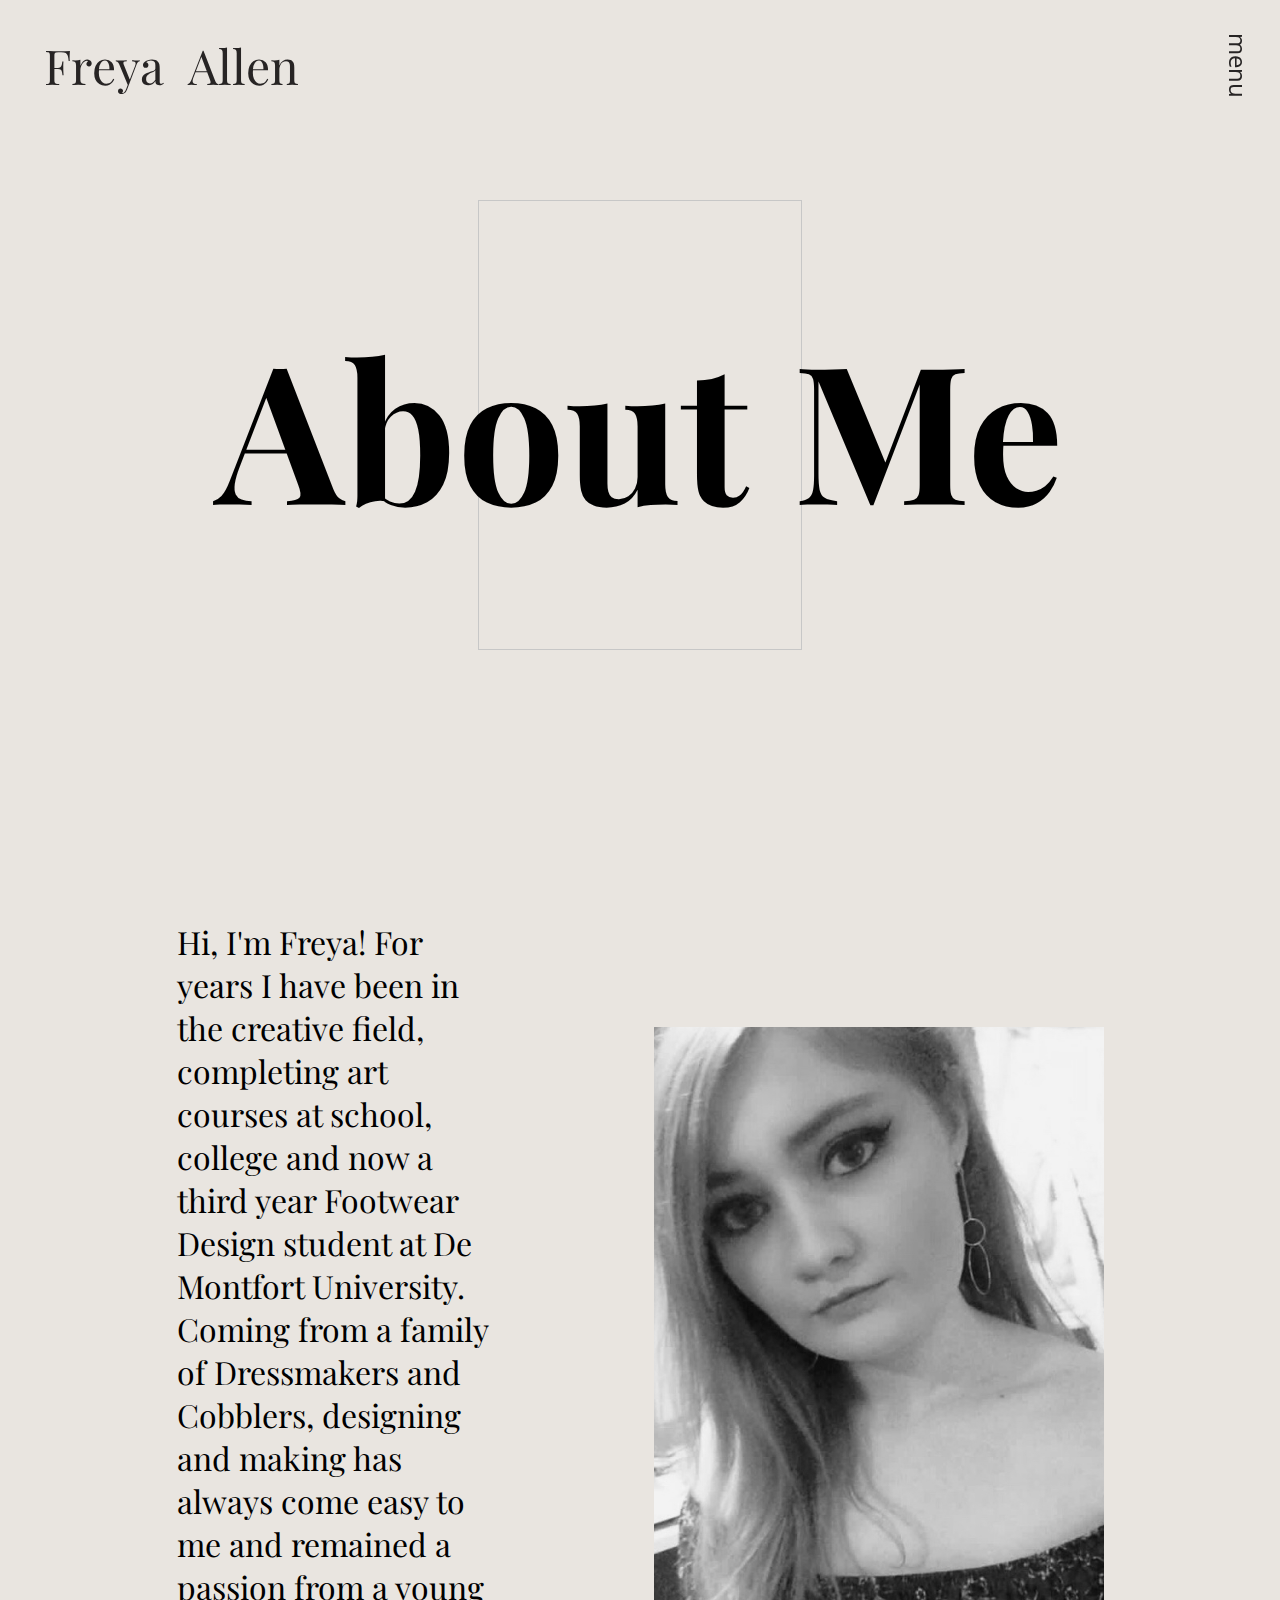
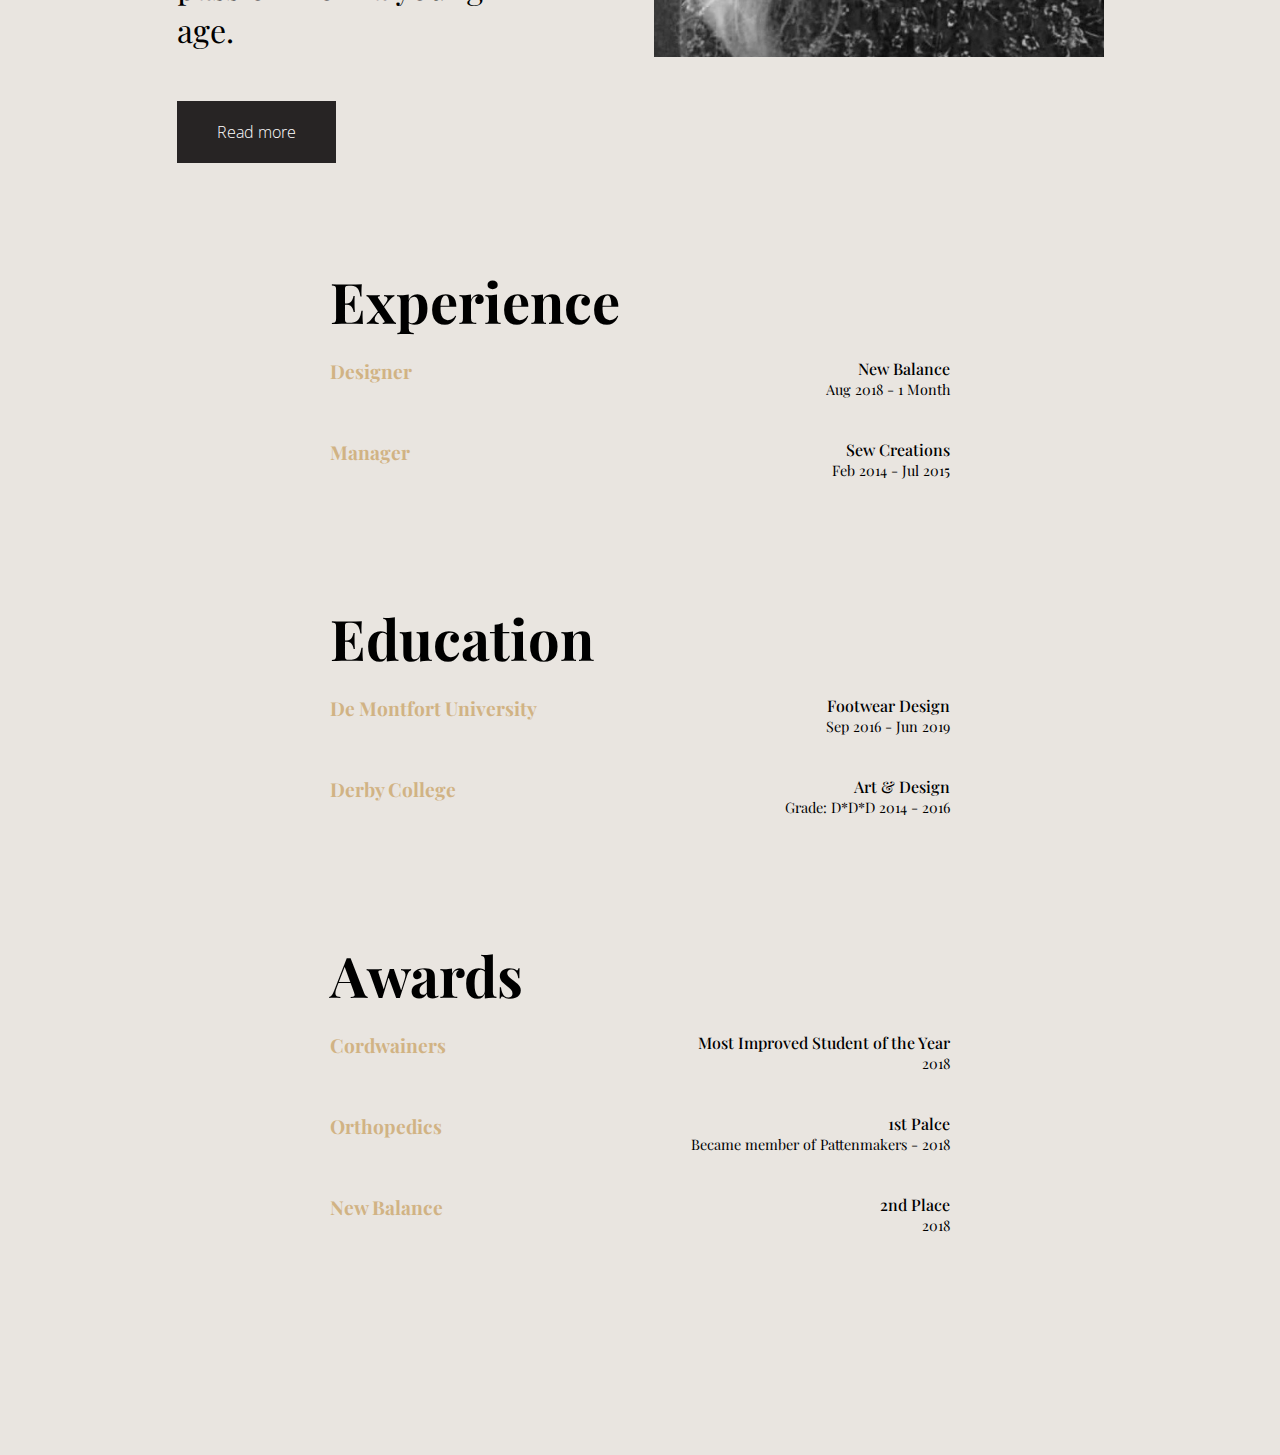
==== commit ab8178b7: "about text updated" ====
--- a/about.html
+++ b/about.html
@@ -4,7 +4,6 @@
 <head>
   <meta charset="utf-8">
   <meta name="viewport" content="width=device-width, initial-scale=1.0">
-  <meta name=”description” content=”About Freya Allen”>
   <title>P16181523</title>
   <link rel="stylesheet" href="https://use.fontawesome.com/releases/v5.6.1/css/all.css" integrity="sha384-gfdkjb5BdAXd+lj+gudLWI+BXq4IuLW5IT+brZEZsLFm++aCMlF1V92rMkPaX4PP"
     crossorigin="anonymous">
@@ -62,70 +61,69 @@
 
     <section class="about-page">
       <div class="about-text">
-        <p>Hi. My name is Freya Allen and I'm a footwear designer. I studied for two years at Derby College - Art &
-          Design. And now I'm a final year student at De Montfort University doing footwear design BAHons.</p>
+        <p>Hi, I'm Freya! For years I have been in the creative field, completing art courses at school, college and now a third year Footwear Design student at De Montfort University. Coming from a family of Dressmakers and Cobblers, designing and making has always come easy to me and remained a passion from a young age.</p>
         <a class="button" href="#exp"> Read more</a>
       </div>
       <img class="about-img" src="images/freya.jpg" alt="">
     </section>
 
     <section class="cv-section" id="exp">
-      <h2 class="cv-title">Experience</i></h2>
+      <h2 class="cv-title">Experience</h2>
       <div class="cv-row">
         <h2 class="cv-position">Designer</h2>
         <div class="cv-right">
           <h2 class="cv-company">New Balance</h2>
-          <h4 class="cv-date">Aug 2018 - 1 Month</h3>
+          <h4 class="cv-date">Aug 2018 - 1 Month</h4>
         </div>
       </div>
       <div class="cv-row">
         <h2 class="cv-position">Manager</h2>
         <div class="cv-right">
           <h2 class="cv-company">Sew Creations</h2>
-          <h4 class="cv-date">Feb 2014 - Jul 2015</h3>
+          <h4 class="cv-date">Feb 2014 - Jul 2015</h4>
         </div>
       </div>
     </section>
 
     <section class="cv-section">
-      <h2 class="cv-title">Education</i></h2>
+      <h2 class="cv-title">Education</h2>
       <div class="cv-row">
         <h2 class="cv-position">De Montfort University</h2>
         <div class="cv-right">
           <h2 class="cv-company">Footwear Design</h2>
-          <h4 class="cv-date">Sep 2016 - Jun 2019</h3>
+          <h4 class="cv-date">Sep 2016 - Jun 2019</h4>
         </div>
       </div>
       <div class="cv-row">
         <h2 class="cv-position">Derby College</h2>
         <div class="cv-right">
           <h2 class="cv-company">Art & Design</h2>
-          <h4 class="cv-date">Grade: D*D*D 2014 - 2016</h3>
+          <h4 class="cv-date">Grade: D*D*D 2014 - 2016</h4>
         </div>
       </div>
     </section>
 
     <section class="cv-section last">
-      <h2 class="cv-title">Awards</i></h2>
+      <h2 class="cv-title">Awards</h2>
       <div class="cv-row">
         <h2 class="cv-position">Cordwainers</h2>
         <div class="cv-right">
           <h2 class="cv-company">Most Improved Student of the Year</h2>
-          <h4 class="cv-date">2018</h3>
+          <h4 class="cv-date">2018</h4>
         </div>
       </div>
       <div class="cv-row">
         <h2 class="cv-position">Orthopedics</h2>
         <div class="cv-right">
           <h2 class="cv-company">1st Palce</h2>
-          <h4 class="cv-date">Became member of Pattenmakers - 2018</h3>
+          <h4 class="cv-date">Became member of Pattenmakers - 2018</h4>
         </div>
       </div>
       <div class="cv-row">
         <h2 class="cv-position">New Balance</h2>
         <div class="cv-right">
           <h2 class="cv-company">2nd Place</h2>
-          <h4 class="cv-date">2018</h3>
+          <h4 class="cv-date">2018</h4>
         </div>
       </div>
     </section>
--- a/css/styles.css
+++ b/css/styles.css
@@ -295,7 +295,7 @@
   box-shadow: 0px 0px 10px 0px rgba(50, 50, 50, 0.46);
 }
 
-#image {
+.image {
   position: relative;
   height: 100%;
   display: flex;
@@ -857,7 +857,7 @@
     visibility: visible;
   }
 
-  #image {
+  .image {
     position: relative;
     height: 100%;
     display: flex;
